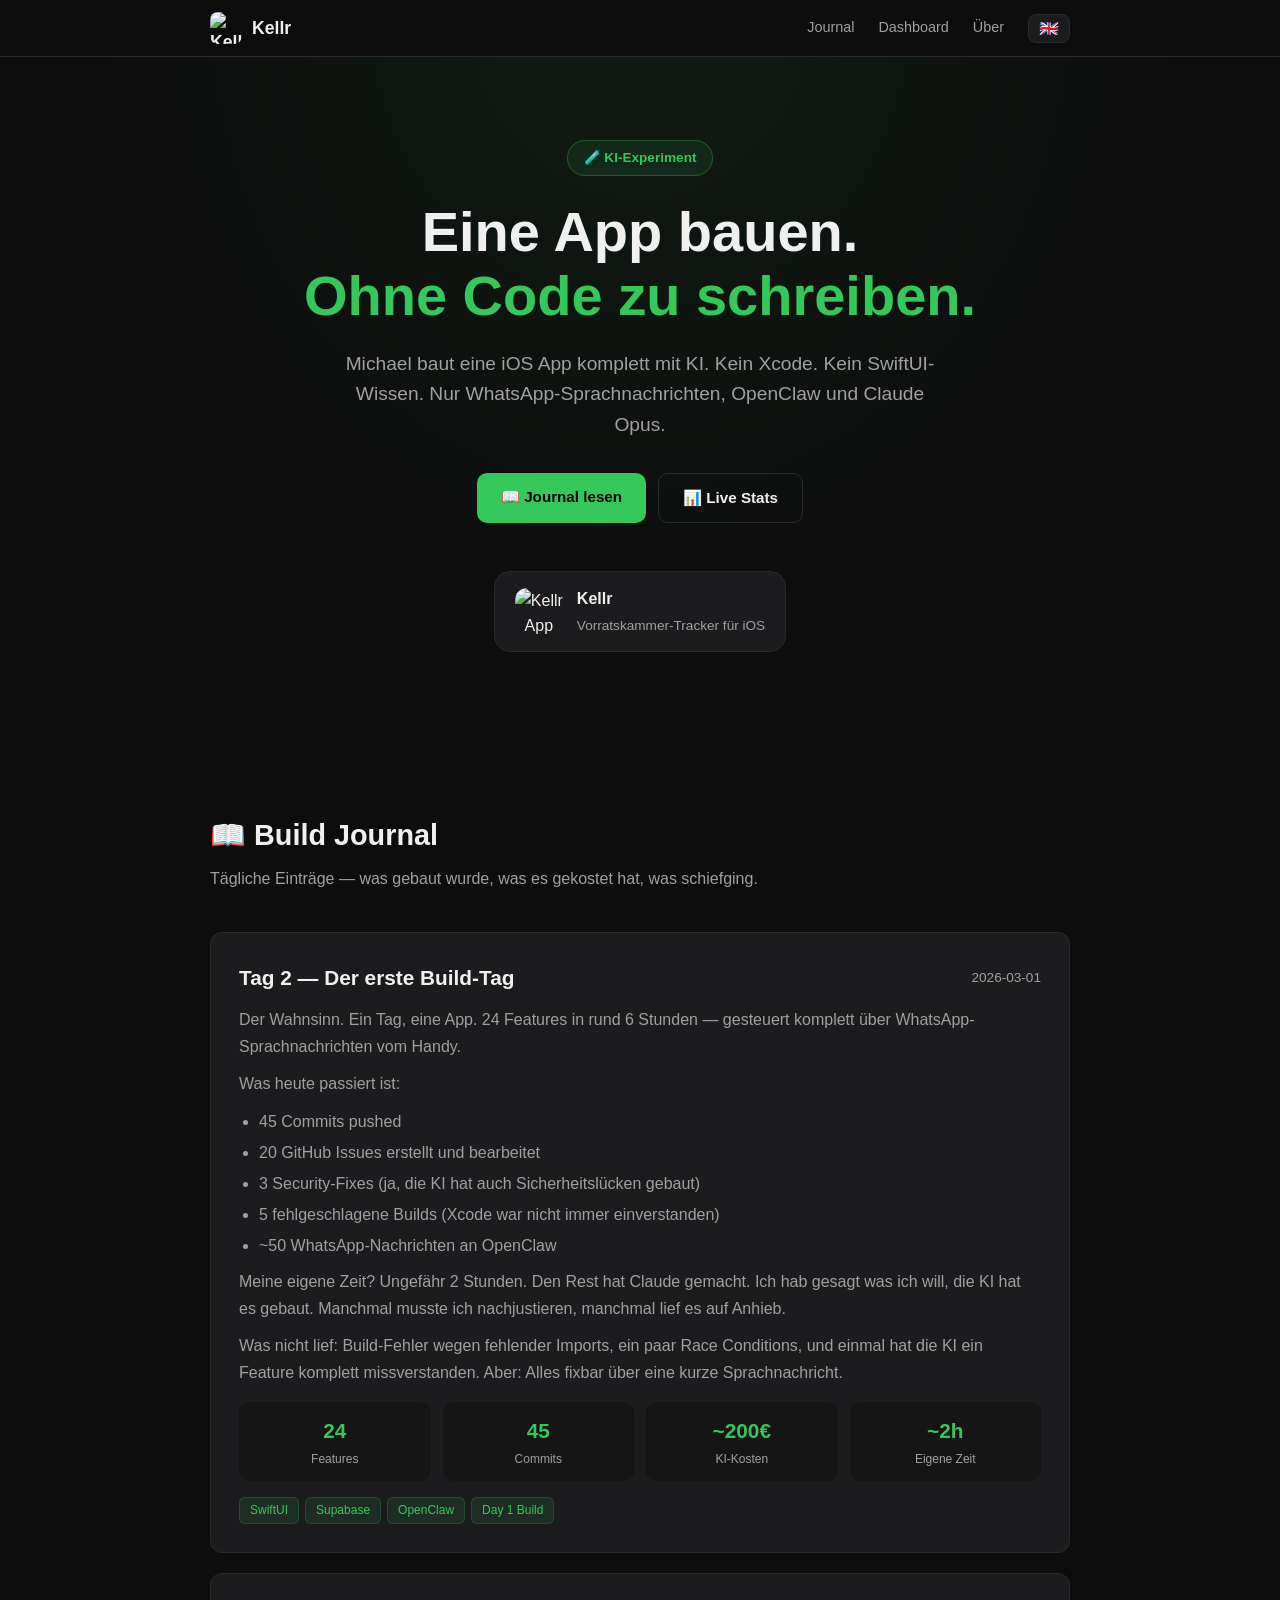
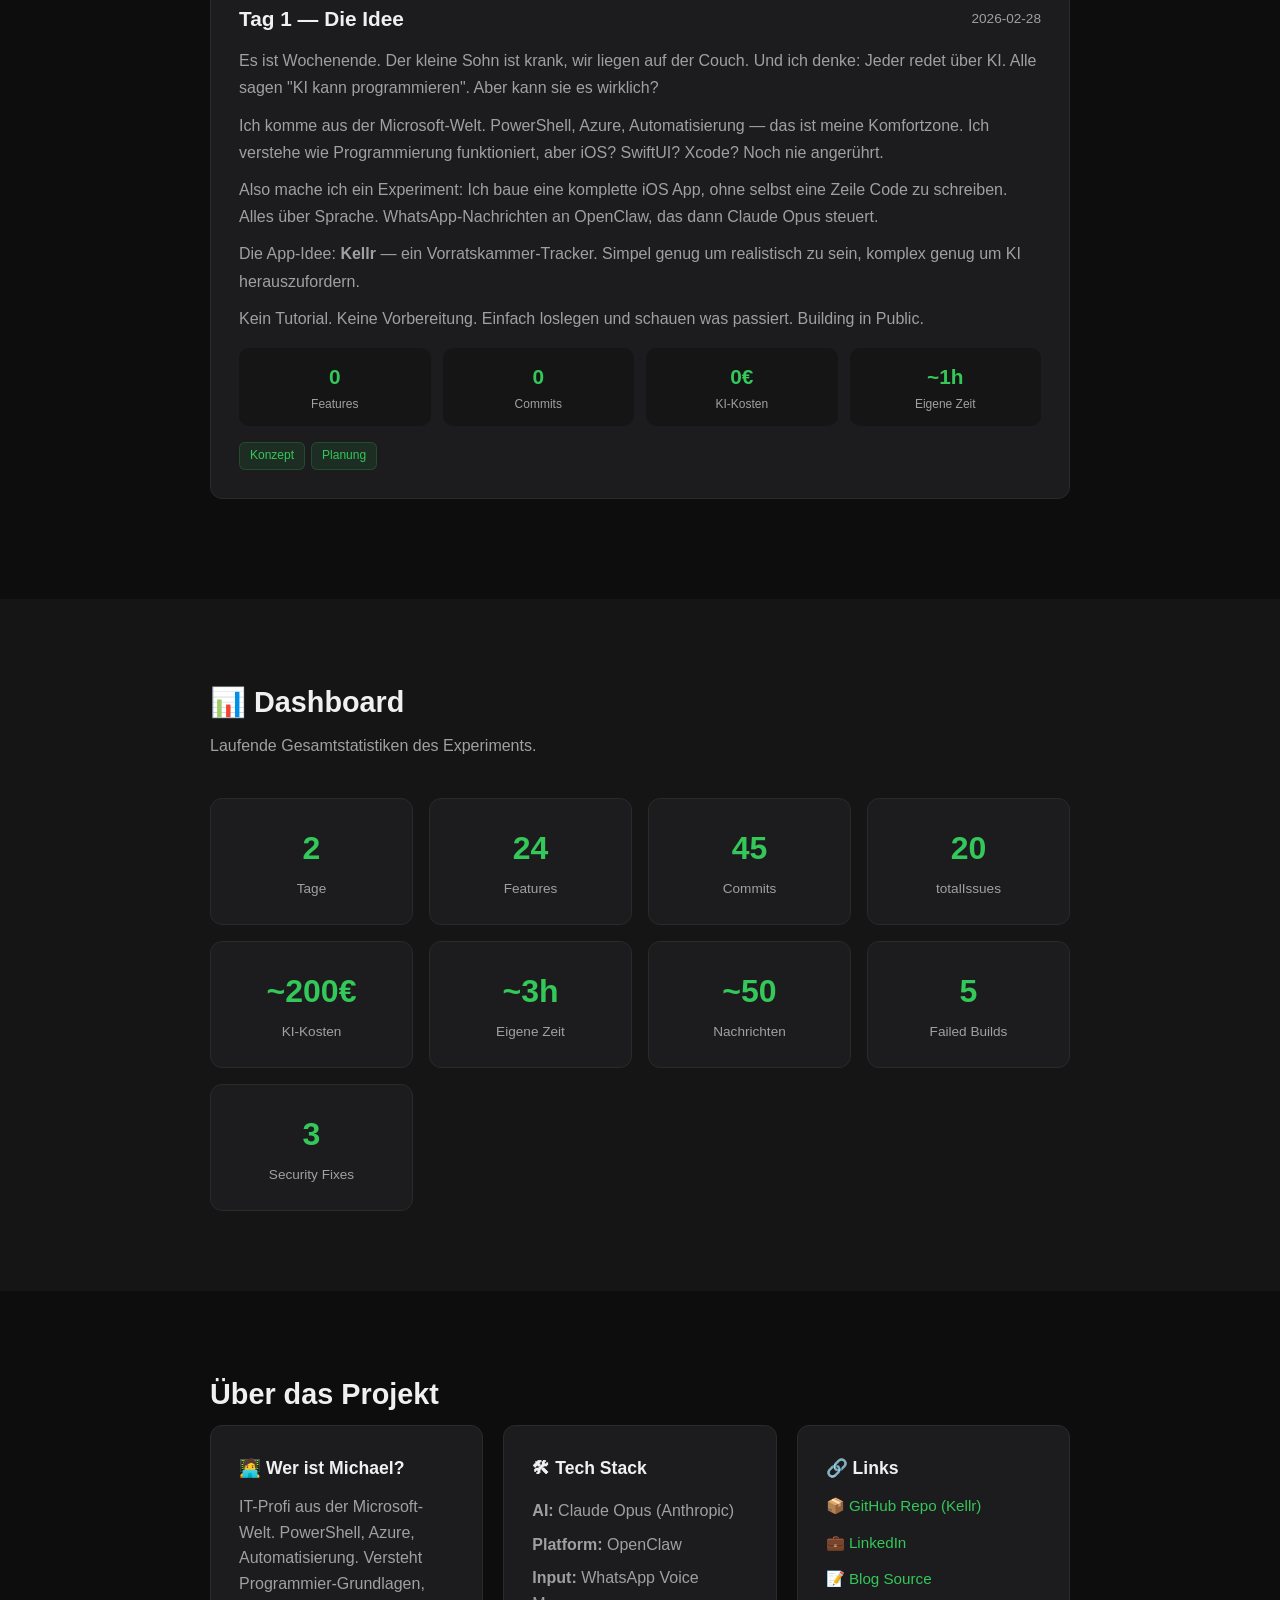
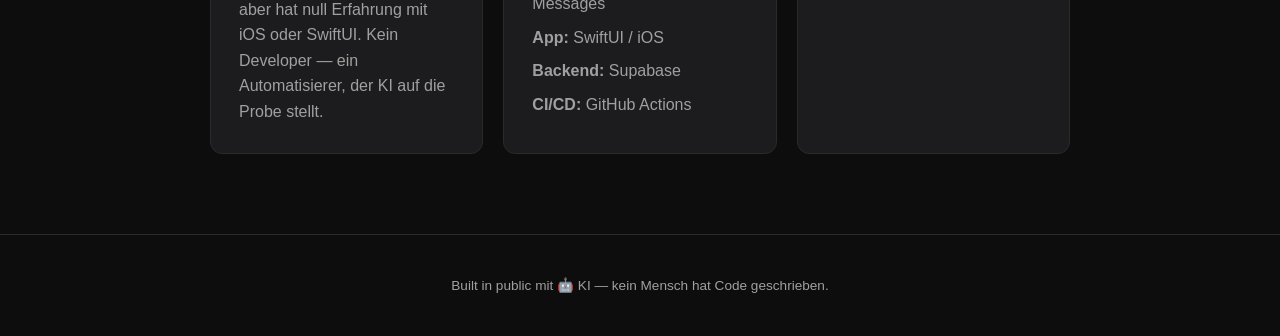
==== index.html @ b4f957bc "Initial commit: Kellr Building in Public blog" ====
<!DOCTYPE html>
<html lang="de" data-lang="de">
<head>
    <meta charset="UTF-8">
    <meta name="viewport" content="width=device-width, initial-scale=1.0">
    <title>Kellr — Building in Public</title>
    <meta name="description" content="Building an iOS app entirely with AI. No coding experience. Just WhatsApp voice messages and Claude.">
    <link rel="icon" href="https://bflxydqsutvpjzrevjlh.supabase.co/storage/v1/object/public/public-assets/kellr-logo.png">
    <link rel="stylesheet" href="style.css">
</head>
<body>
    <!-- Navigation -->
    <nav class="nav">
        <div class="nav-inner">
            <a href="#" class="nav-logo">
                <img src="https://bflxydqsutvpjzrevjlh.supabase.co/storage/v1/object/public/public-assets/kellr-logo.png" alt="Kellr" class="nav-icon">
                <span>Kellr</span>
            </a>
            <div class="nav-links">
                <a href="#journal" data-de="Journal" data-en="Journal">Journal</a>
                <a href="#stats" data-de="Dashboard" data-en="Dashboard">Dashboard</a>
                <a href="#about" data-de="Über" data-en="About">Über</a>
                <button class="lang-toggle" onclick="toggleLang()" aria-label="Toggle language">
                    <span class="lang-flag">🇬🇧</span>
                </button>
            </div>
            <button class="nav-hamburger" onclick="toggleMenu()" aria-label="Menu">☰</button>
        </div>
        <div class="nav-mobile" id="mobileMenu">
            <a href="#journal" onclick="toggleMenu()" data-de="Journal" data-en="Journal">Journal</a>
            <a href="#stats" onclick="toggleMenu()" data-de="Dashboard" data-en="Dashboard">Dashboard</a>
            <a href="#about" onclick="toggleMenu()" data-de="Über" data-en="About">Über</a>
            <button class="lang-toggle" onclick="toggleLang()" aria-label="Toggle language">
                <span class="lang-flag">🇬🇧</span>
            </button>
        </div>
    </nav>

    <!-- Hero -->
    <section class="hero">
        <div class="hero-inner">
            <div class="hero-badge" data-de="🧪 KI-Experiment" data-en="🧪 AI Experiment">🧪 KI-Experiment</div>
            <h1>
                <span data-de="Eine App bauen." data-en="Building an app.">Eine App bauen.</span><br>
                <span class="text-green" data-de="Ohne Code zu schreiben." data-en="Without writing code.">Ohne Code zu schreiben.</span>
            </h1>
            <p class="hero-sub" data-de="Michael baut eine iOS App komplett mit KI. Kein Xcode. Kein SwiftUI-Wissen. Nur WhatsApp-Sprachnachrichten, OpenClaw und Claude Opus." data-en="Michael is building an iOS app entirely with AI. No Xcode. No SwiftUI knowledge. Just WhatsApp voice messages, OpenClaw, and Claude Opus.">
                Michael baut eine iOS App komplett mit KI. Kein Xcode. Kein SwiftUI-Wissen. Nur WhatsApp-Sprachnachrichten, OpenClaw und Claude Opus.
            </p>
            <div class="hero-cta">
                <a href="#journal" class="btn btn-primary" data-de="📖 Journal lesen" data-en="📖 Read Journal">📖 Journal lesen</a>
                <a href="#stats" class="btn btn-outline" data-de="📊 Live Stats" data-en="📊 Live Stats">📊 Live Stats</a>
            </div>
            <div class="hero-app">
                <img src="https://bflxydqsutvpjzrevjlh.supabase.co/storage/v1/object/public/public-assets/kellr-logo.png" alt="Kellr App Icon" class="hero-app-icon">
                <div>
                    <strong>Kellr</strong>
                    <span data-de="Vorratskammer-Tracker für iOS" data-en="Pantry tracker for iOS">Vorratskammer-Tracker für iOS</span>
                </div>
            </div>
        </div>
    </section>

    <!-- Journal -->
    <section id="journal" class="section">
        <div class="container">
            <h2 data-de="📖 Build Journal" data-en="📖 Build Journal">📖 Build Journal</h2>
            <p class="section-sub" data-de="Tägliche Einträge — was gebaut wurde, was es gekostet hat, was schiefging." data-en="Daily entries — what was built, what it cost, what went wrong.">Tägliche Einträge — was gebaut wurde, was es gekostet hat, was schiefging.</p>
            <div id="journal-entries"></div>
        </div>
    </section>

    <!-- Stats Dashboard -->
    <section id="stats" class="section section-alt">
        <div class="container">
            <h2 data-de="📊 Dashboard" data-en="📊 Dashboard">📊 Dashboard</h2>
            <p class="section-sub" data-de="Laufende Gesamtstatistiken des Experiments." data-en="Running totals of the experiment.">Laufende Gesamtstatistiken des Experiments.</p>
            <div class="stats-grid" id="stats-grid"></div>
        </div>
    </section>

    <!-- About -->
    <section id="about" class="section">
        <div class="container">
            <h2 data-de="Über das Projekt" data-en="About the Project">Über das Projekt</h2>
            <div class="about-grid">
                <div class="about-card">
                    <h3 data-de="🧑‍💻 Wer ist Michael?" data-en="🧑‍💻 Who is Michael?">🧑‍💻 Wer ist Michael?</h3>
                    <p data-de="IT-Profi aus der Microsoft-Welt. PowerShell, Azure, Automatisierung. Versteht Programmier-Grundlagen, aber hat null Erfahrung mit iOS oder SwiftUI. Kein Developer — ein Automatisierer, der KI auf die Probe stellt." data-en="IT pro from the Microsoft world. PowerShell, Azure, automation. Understands programming basics but has zero experience with iOS or SwiftUI. Not a developer — an automator putting AI to the test.">
                        IT-Profi aus der Microsoft-Welt. PowerShell, Azure, Automatisierung. Versteht Programmier-Grundlagen, aber hat null Erfahrung mit iOS oder SwiftUI. Kein Developer — ein Automatisierer, der KI auf die Probe stellt.
                    </p>
                </div>
                <div class="about-card">
                    <h3 data-de="🛠 Tech Stack" data-en="🛠 Tech Stack">🛠 Tech Stack</h3>
                    <ul>
                        <li><strong>AI:</strong> Claude Opus (Anthropic)</li>
                        <li><strong>Platform:</strong> OpenClaw</li>
                        <li><strong>Input:</strong> WhatsApp Voice Messages</li>
                        <li><strong>App:</strong> SwiftUI / iOS</li>
                        <li><strong>Backend:</strong> Supabase</li>
                        <li><strong>CI/CD:</strong> GitHub Actions</li>
                    </ul>
                </div>
                <div class="about-card">
                    <h3 data-de="🔗 Links" data-en="🔗 Links">🔗 Links</h3>
                    <div class="link-list">
                        <a href="https://github.com/0000-au2mator/kellr" target="_blank">📦 GitHub Repo (Kellr)</a>
                        <a href="https://linkedin.com/in/yourprofile" target="_blank">💼 LinkedIn</a>
                        <a href="https://github.com/0000-au2mator/kellr-blog" target="_blank">📝 Blog Source</a>
                    </div>
                </div>
            </div>
        </div>
    </section>

    <!-- Footer -->
    <footer class="footer">
        <p data-de="Built in public mit 🤖 KI — kein Mensch hat Code geschrieben." data-en="Built in public with 🤖 AI — no human wrote code.">Built in public mit 🤖 KI — kein Mensch hat Code geschrieben.</p>
    </footer>

    <script src="data.js"></script>
    <script src="app.js"></script>
</body>
</html>
---- style.css ----
/* === Kellr Blog — Dark Mode First === */
:root {
    --green: #34C759;
    --green-dim: #2aa24a;
    --bg: #0d0d0d;
    --bg2: #151515;
    --bg3: #1c1c1e;
    --text: #f0f0f0;
    --text2: #a0a0a0;
    --border: #2a2a2a;
    --radius: 12px;
    --max-w: 900px;
}

*, *::before, *::after { box-sizing: border-box; margin: 0; padding: 0; }

body {
    font-family: -apple-system, BlinkMacSystemFont, 'Segoe UI', Roboto, sans-serif;
    background: var(--bg);
    color: var(--text);
    line-height: 1.6;
    -webkit-font-smoothing: antialiased;
}

a { color: var(--green); text-decoration: none; }
a:hover { text-decoration: underline; }

.container { max-width: var(--max-w); margin: 0 auto; padding: 0 20px; }
.text-green { color: var(--green); }

/* Nav */
.nav {
    position: fixed; top: 0; left: 0; right: 0; z-index: 100;
    background: rgba(13,13,13,0.9); backdrop-filter: blur(20px);
    border-bottom: 1px solid var(--border);
}
.nav-inner {
    max-width: var(--max-w); margin: 0 auto; padding: 12px 20px;
    display: flex; align-items: center; justify-content: space-between;
}
.nav-logo { display: flex; align-items: center; gap: 10px; font-weight: 700; font-size: 1.1rem; color: var(--text); }
.nav-logo:hover { text-decoration: none; }
.nav-icon { width: 32px; height: 32px; border-radius: 8px; }
.nav-links { display: flex; align-items: center; gap: 24px; }
.nav-links a { color: var(--text2); font-size: 0.9rem; }
.nav-links a:hover { color: var(--text); text-decoration: none; }
.nav-hamburger { display: none; background: none; border: none; color: var(--text); font-size: 1.5rem; cursor: pointer; }
.nav-mobile {
    display: none; flex-direction: column; gap: 16px; padding: 16px 20px;
    border-top: 1px solid var(--border);
}
.nav-mobile a { color: var(--text2); font-size: 1rem; }
.nav-mobile.open { display: flex; }

.lang-toggle {
    background: var(--bg3); border: 1px solid var(--border); border-radius: 8px;
    padding: 4px 10px; cursor: pointer; font-size: 1rem;
}
.lang-flag { pointer-events: none; }

@media (max-width: 640px) {
    .nav-links { display: none; }
    .nav-hamburger { display: block; }
}

/* Hero */
.hero {
    padding: 140px 20px 80px; text-align: center;
    background: radial-gradient(ellipse at 50% 0%, rgba(52,199,89,0.08) 0%, transparent 60%);
}
.hero-inner { max-width: var(--max-w); margin: 0 auto; }
.hero-badge {
    display: inline-block; padding: 6px 16px; border-radius: 20px;
    background: rgba(52,199,89,0.1); border: 1px solid rgba(52,199,89,0.3);
    color: var(--green); font-size: 0.85rem; font-weight: 600; margin-bottom: 24px;
}
.hero h1 { font-size: clamp(2rem, 6vw, 3.5rem); font-weight: 800; line-height: 1.15; margin-bottom: 20px; }
.hero-sub { color: var(--text2); font-size: clamp(1rem, 2.5vw, 1.2rem); max-width: 600px; margin: 0 auto 32px; }
.hero-cta { display: flex; gap: 12px; justify-content: center; flex-wrap: wrap; margin-bottom: 48px; }

.btn {
    padding: 12px 24px; border-radius: 10px; font-weight: 600; font-size: 0.95rem;
    display: inline-block; transition: all 0.2s;
}
.btn:hover { text-decoration: none; transform: translateY(-1px); }
.btn-primary { background: var(--green); color: #000; }
.btn-primary:hover { background: var(--green-dim); color: #000; }
.btn-outline { border: 1px solid var(--border); color: var(--text); }
.btn-outline:hover { border-color: var(--green); color: var(--green); }

.hero-app {
    display: inline-flex; align-items: center; gap: 14px;
    background: var(--bg3); border: 1px solid var(--border); border-radius: 16px;
    padding: 14px 20px;
}
.hero-app-icon { width: 48px; height: 48px; border-radius: 12px; }
.hero-app div { text-align: left; }
.hero-app strong { display: block; font-size: 1rem; }
.hero-app span { color: var(--text2); font-size: 0.85rem; }

/* Sections */
.section { padding: 80px 20px; }
.section-alt { background: var(--bg2); }
.section h2 { font-size: 1.8rem; margin-bottom: 8px; }
.section-sub { color: var(--text2); margin-bottom: 40px; }

/* Journal */
.journal-entry {
    background: var(--bg3); border: 1px solid var(--border); border-radius: var(--radius);
    padding: 28px; margin-bottom: 20px; transition: border-color 0.2s;
}
.journal-entry:hover { border-color: var(--green); }
.journal-header { display: flex; justify-content: space-between; align-items: center; flex-wrap: wrap; gap: 8px; margin-bottom: 12px; }
.journal-day { font-size: 1.3rem; font-weight: 700; }
.journal-date { color: var(--text2); font-size: 0.85rem; }
.journal-body { color: var(--text2); margin-bottom: 16px; line-height: 1.7; }
.journal-body p { margin-bottom: 10px; }
.journal-body ul { margin: 8px 0 8px 20px; }
.journal-body li { margin-bottom: 4px; }
.journal-stats {
    display: grid; grid-template-columns: repeat(auto-fit, minmax(120px, 1fr));
    gap: 12px;
}
.journal-stat {
    background: var(--bg2); border-radius: 10px; padding: 12px; text-align: center;
}
.journal-stat-val { font-size: 1.3rem; font-weight: 700; color: var(--green); }
.journal-stat-label { font-size: 0.75rem; color: var(--text2); margin-top: 2px; }
.journal-tags { display: flex; gap: 6px; flex-wrap: wrap; margin-top: 16px; }
.journal-tag {
    font-size: 0.75rem; padding: 3px 10px; border-radius: 6px;
    background: rgba(52,199,89,0.1); color: var(--green); border: 1px solid rgba(52,199,89,0.2);
}

/* Stats */
.stats-grid {
    display: grid; grid-template-columns: repeat(auto-fit, minmax(180px, 1fr));
    gap: 16px;
}
.stat-card {
    background: var(--bg3); border: 1px solid var(--border); border-radius: var(--radius);
    padding: 24px; text-align: center;
}
.stat-val { font-size: 2rem; font-weight: 800; color: var(--green); }
.stat-label { color: var(--text2); font-size: 0.85rem; margin-top: 4px; }

/* About */
.about-grid {
    display: grid; grid-template-columns: repeat(auto-fit, minmax(260px, 1fr));
    gap: 20px;
}
.about-card {
    background: var(--bg3); border: 1px solid var(--border); border-radius: var(--radius);
    padding: 28px;
}
.about-card h3 { margin-bottom: 12px; font-size: 1.1rem; }
.about-card p { color: var(--text2); }
.about-card ul { list-style: none; }
.about-card li { padding: 4px 0; color: var(--text2); }
.link-list { display: flex; flex-direction: column; gap: 12px; }
.link-list a { font-size: 0.95rem; }

/* Footer */
.footer {
    text-align: center; padding: 40px 20px; color: var(--text2);
    font-size: 0.85rem; border-top: 1px solid var(--border);
}
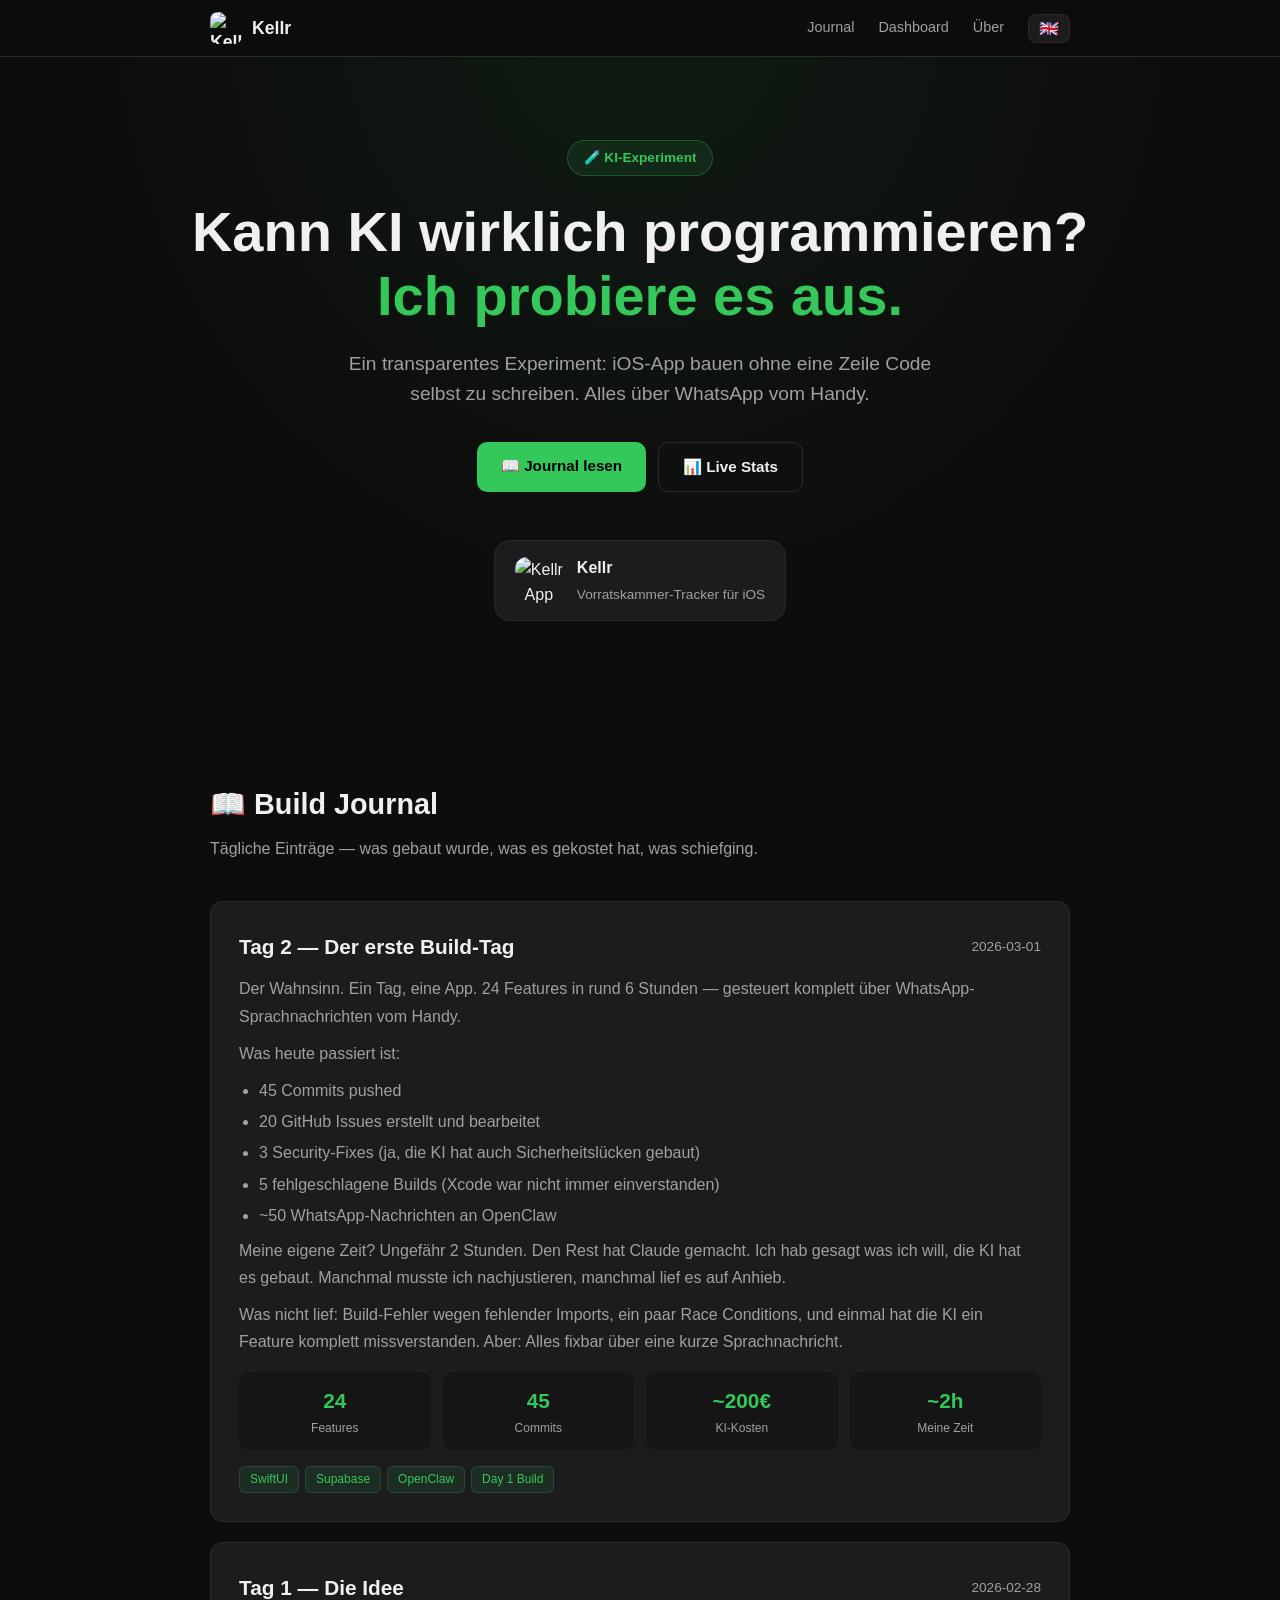
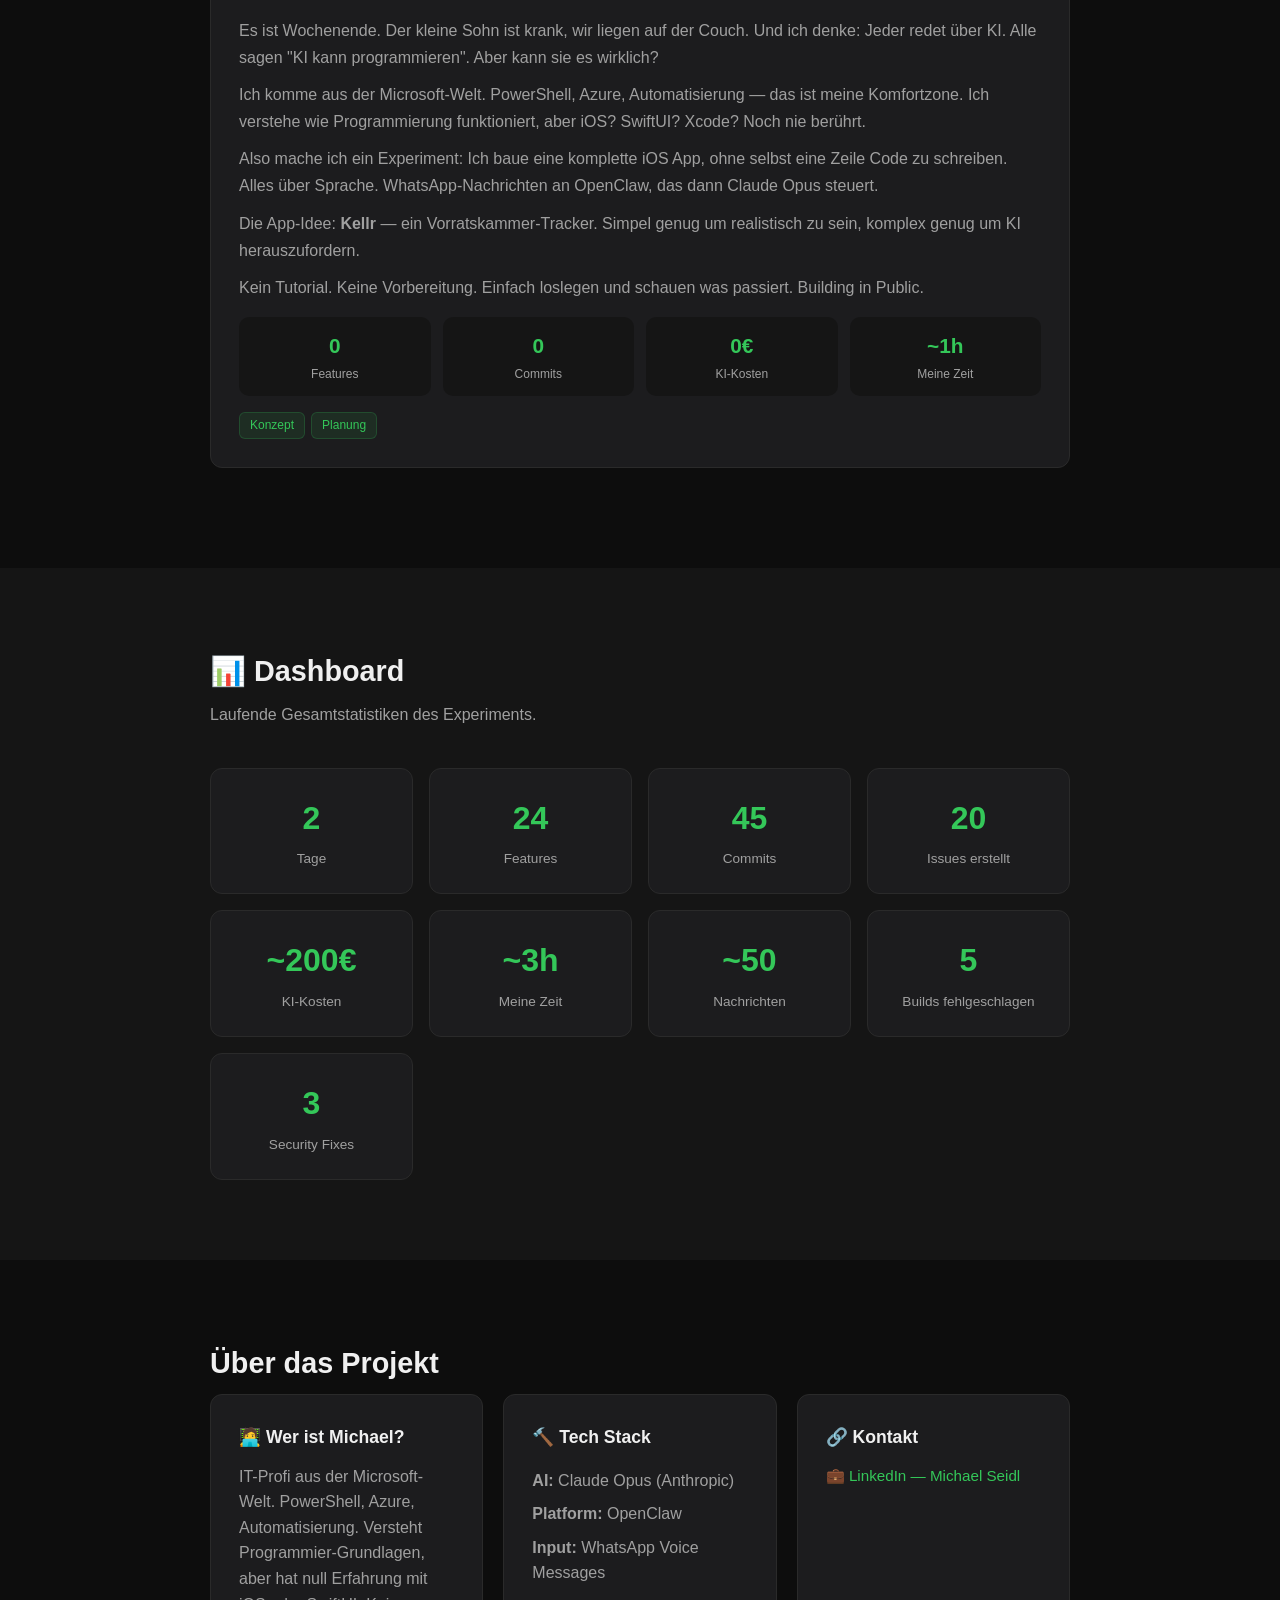
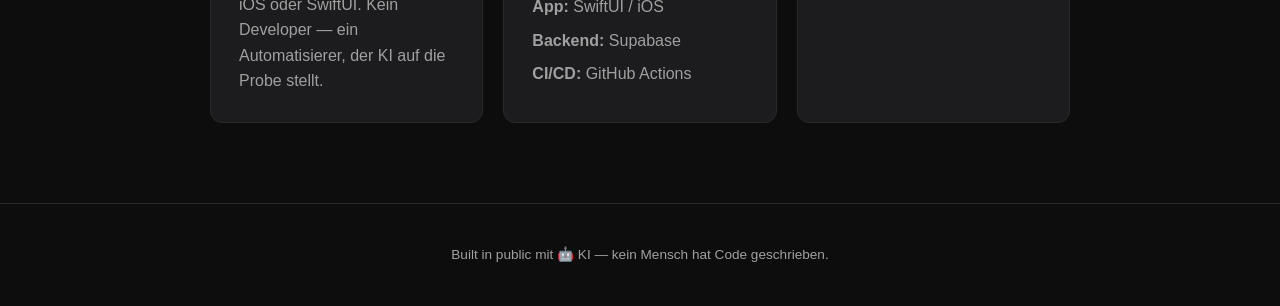
==== commit c58fe787: "fix: about page - only LinkedIn link to linkedin.com/in/seidlm" ====
--- a/index.html
+++ b/index.html
@@ -1,9 +1,9 @@
-<!DOCTYPE html>
+﻿<!DOCTYPE html>
 <html lang="de" data-lang="de">
 <head>
     <meta charset="UTF-8">
     <meta name="viewport" content="width=device-width, initial-scale=1.0">
-    <title>Kellr — Building in Public</title>
+    <title>Kellr &mdash; Building in Public</title>
     <meta name="description" content="Building an iOS app entirely with AI. No coding experience. Just WhatsApp voice messages and Claude.">
     <link rel="icon" href="https://bflxydqsutvpjzrevjlh.supabase.co/storage/v1/object/public/public-assets/kellr-logo.png">
     <link rel="stylesheet" href="style.css">
@@ -19,19 +19,19 @@
             <div class="nav-links">
                 <a href="#journal" data-de="Journal" data-en="Journal">Journal</a>
                 <a href="#stats" data-de="Dashboard" data-en="Dashboard">Dashboard</a>
-                <a href="#about" data-de="Über" data-en="About">Über</a>
+                <a href="#about" data-de="&Uuml;ber" data-en="About">&Uuml;ber</a>
                 <button class="lang-toggle" onclick="toggleLang()" aria-label="Toggle language">
-                    <span class="lang-flag">🇬🇧</span>
+                    <span class="lang-flag">&#127468;&#127463;</span>
                 </button>
             </div>
-            <button class="nav-hamburger" onclick="toggleMenu()" aria-label="Menu">☰</button>
+            <button class="nav-hamburger" onclick="toggleMenu()" aria-label="Menu">&#9776;</button>
         </div>
         <div class="nav-mobile" id="mobileMenu">
             <a href="#journal" onclick="toggleMenu()" data-de="Journal" data-en="Journal">Journal</a>
             <a href="#stats" onclick="toggleMenu()" data-de="Dashboard" data-en="Dashboard">Dashboard</a>
-            <a href="#about" onclick="toggleMenu()" data-de="Über" data-en="About">Über</a>
+            <a href="#about" onclick="toggleMenu()" data-de="&Uuml;ber" data-en="About">&Uuml;ber</a>
             <button class="lang-toggle" onclick="toggleLang()" aria-label="Toggle language">
-                <span class="lang-flag">🇬🇧</span>
+                <span class="lang-flag">&#127468;&#127463;</span>
             </button>
         </div>
     </nav>
@@ -39,23 +39,23 @@
     <!-- Hero -->
     <section class="hero">
         <div class="hero-inner">
-            <div class="hero-badge" data-de="🧪 KI-Experiment" data-en="🧪 AI Experiment">🧪 KI-Experiment</div>
+            <div class="hero-badge" data-de="&#129514; KI-Experiment" data-en="&#129514; AI Experiment">&#129514; KI-Experiment</div>
             <h1>
-                <span data-de="Eine App bauen." data-en="Building an app.">Eine App bauen.</span><br>
-                <span class="text-green" data-de="Ohne Code zu schreiben." data-en="Without writing code.">Ohne Code zu schreiben.</span>
+                <span data-de="Kann KI wirklich programmieren?" data-en="Can AI really code?">Kann KI wirklich programmieren?</span><br>
+                <span class="text-green" data-de="Ich probiere es aus." data-en="I&apos;m going to find out.">Ich probiere es aus.</span>
             </h1>
-            <p class="hero-sub" data-de="Michael baut eine iOS App komplett mit KI. Kein Xcode. Kein SwiftUI-Wissen. Nur WhatsApp-Sprachnachrichten, OpenClaw und Claude Opus." data-en="Michael is building an iOS app entirely with AI. No Xcode. No SwiftUI knowledge. Just WhatsApp voice messages, OpenClaw, and Claude Opus.">
-                Michael baut eine iOS App komplett mit KI. Kein Xcode. Kein SwiftUI-Wissen. Nur WhatsApp-Sprachnachrichten, OpenClaw und Claude Opus.
+            <p class="hero-sub" data-de="Ein transparentes Experiment: iOS-App bauen ohne eine Zeile Code selbst zu schreiben. Alles &uuml;ber WhatsApp vom Handy." data-en="A transparent experiment: building an iOS app without writing a single line of code. All via WhatsApp from my phone.">
+                Ein transparentes Experiment: iOS-App bauen ohne eine Zeile Code selbst zu schreiben. Alles &uuml;ber WhatsApp vom Handy.
             </p>
             <div class="hero-cta">
-                <a href="#journal" class="btn btn-primary" data-de="📖 Journal lesen" data-en="📖 Read Journal">📖 Journal lesen</a>
-                <a href="#stats" class="btn btn-outline" data-de="📊 Live Stats" data-en="📊 Live Stats">📊 Live Stats</a>
+                <a href="#journal" class="btn btn-primary" data-de="&#128214; Journal lesen" data-en="&#128214; Read Journal">&#128214; Journal lesen</a>
+                <a href="#stats" class="btn btn-outline" data-de="&#128202; Live Stats" data-en="&#128202; Live Stats">&#128202; Live Stats</a>
             </div>
             <div class="hero-app">
                 <img src="https://bflxydqsutvpjzrevjlh.supabase.co/storage/v1/object/public/public-assets/kellr-logo.png" alt="Kellr App Icon" class="hero-app-icon">
                 <div>
                     <strong>Kellr</strong>
-                    <span data-de="Vorratskammer-Tracker für iOS" data-en="Pantry tracker for iOS">Vorratskammer-Tracker für iOS</span>
+                    <span data-de="Vorratskammer-Tracker f&uuml;r iOS" data-en="Pantry tracker for iOS">Vorratskammer-Tracker f&uuml;r iOS</span>
                 </div>
             </div>
         </div>
@@ -64,8 +64,8 @@
     <!-- Journal -->
     <section id="journal" class="section">
         <div class="container">
-            <h2 data-de="📖 Build Journal" data-en="📖 Build Journal">📖 Build Journal</h2>
-            <p class="section-sub" data-de="Tägliche Einträge — was gebaut wurde, was es gekostet hat, was schiefging." data-en="Daily entries — what was built, what it cost, what went wrong.">Tägliche Einträge — was gebaut wurde, was es gekostet hat, was schiefging.</p>
+            <h2 data-de="&#128214; Build Journal" data-en="&#128214; Build Journal">&#128214; Build Journal</h2>
+            <p class="section-sub" data-de="T&auml;gliche Eintr&auml;ge &mdash; was gebaut wurde, was es gekostet hat, was schiefging." data-en="Daily entries &mdash; what was built, what it cost, what went wrong.">T&auml;gliche Eintr&auml;ge &mdash; was gebaut wurde, was es gekostet hat, was schiefging.</p>
             <div id="journal-entries"></div>
         </div>
     </section>
@@ -73,7 +73,7 @@
     <!-- Stats Dashboard -->
     <section id="stats" class="section section-alt">
         <div class="container">
-            <h2 data-de="📊 Dashboard" data-en="📊 Dashboard">📊 Dashboard</h2>
+            <h2 data-de="&#128202; Dashboard" data-en="&#128202; Dashboard">&#128202; Dashboard</h2>
             <p class="section-sub" data-de="Laufende Gesamtstatistiken des Experiments." data-en="Running totals of the experiment.">Laufende Gesamtstatistiken des Experiments.</p>
             <div class="stats-grid" id="stats-grid"></div>
         </div>
@@ -82,16 +82,16 @@
     <!-- About -->
     <section id="about" class="section">
         <div class="container">
-            <h2 data-de="Über das Projekt" data-en="About the Project">Über das Projekt</h2>
+            <h2 data-de="&Uuml;ber das Projekt" data-en="About the Project">&Uuml;ber das Projekt</h2>
             <div class="about-grid">
                 <div class="about-card">
-                    <h3 data-de="🧑‍💻 Wer ist Michael?" data-en="🧑‍💻 Who is Michael?">🧑‍💻 Wer ist Michael?</h3>
-                    <p data-de="IT-Profi aus der Microsoft-Welt. PowerShell, Azure, Automatisierung. Versteht Programmier-Grundlagen, aber hat null Erfahrung mit iOS oder SwiftUI. Kein Developer — ein Automatisierer, der KI auf die Probe stellt." data-en="IT pro from the Microsoft world. PowerShell, Azure, automation. Understands programming basics but has zero experience with iOS or SwiftUI. Not a developer — an automator putting AI to the test.">
-                        IT-Profi aus der Microsoft-Welt. PowerShell, Azure, Automatisierung. Versteht Programmier-Grundlagen, aber hat null Erfahrung mit iOS oder SwiftUI. Kein Developer — ein Automatisierer, der KI auf die Probe stellt.
+                    <h3 data-de="&#129489;&#8205;&#128187; Wer ist Michael?" data-en="&#129489;&#8205;&#128187; Who is Michael?">&#129489;&#8205;&#128187; Wer ist Michael?</h3>
+                    <p data-de="IT-Profi aus der Microsoft-Welt. PowerShell, Azure, Automatisierung. Versteht Programmier-Grundlagen, aber hat null Erfahrung mit iOS oder SwiftUI. Kein Developer &mdash; ein Automatisierer, der KI auf die Probe stellt." data-en="IT pro from the Microsoft world. PowerShell, Azure, automation. Understands programming basics but has zero experience with iOS or SwiftUI. Not a developer &mdash; an automator putting AI to the test.">
+                        IT-Profi aus der Microsoft-Welt. PowerShell, Azure, Automatisierung. Versteht Programmier-Grundlagen, aber hat null Erfahrung mit iOS oder SwiftUI. Kein Developer &mdash; ein Automatisierer, der KI auf die Probe stellt.
                     </p>
                 </div>
                 <div class="about-card">
-                    <h3 data-de="🛠 Tech Stack" data-en="🛠 Tech Stack">🛠 Tech Stack</h3>
+                    <h3 data-de="&#128296; Tech Stack" data-en="&#128296; Tech Stack">&#128296; Tech Stack</h3>
                     <ul>
                         <li><strong>AI:</strong> Claude Opus (Anthropic)</li>
                         <li><strong>Platform:</strong> OpenClaw</li>
@@ -102,11 +102,9 @@
                     </ul>
                 </div>
                 <div class="about-card">
-                    <h3 data-de="🔗 Links" data-en="🔗 Links">🔗 Links</h3>
+                    <h3 data-de="&#128279; Kontakt" data-en="&#128279; Contact">&#128279; Kontakt</h3>
                     <div class="link-list">
-                        <a href="https://github.com/0000-au2mator/kellr" target="_blank">📦 GitHub Repo (Kellr)</a>
-                        <a href="https://linkedin.com/in/yourprofile" target="_blank">💼 LinkedIn</a>
-                        <a href="https://github.com/0000-au2mator/kellr-blog" target="_blank">📝 Blog Source</a>
+                        <a href="https://linkedin.com/in/seidlm" target="_blank">&#128188; LinkedIn &mdash; Michael Seidl</a>
                     </div>
                 </div>
             </div>
@@ -115,7 +113,7 @@
 
     <!-- Footer -->
     <footer class="footer">
-        <p data-de="Built in public mit 🤖 KI — kein Mensch hat Code geschrieben." data-en="Built in public with 🤖 AI — no human wrote code.">Built in public mit 🤖 KI — kein Mensch hat Code geschrieben.</p>
+        <p data-de="Built in public mit &#129302; KI &mdash; kein Mensch hat Code geschrieben." data-en="Built in public with &#129302; AI &mdash; no human wrote code.">Built in public mit &#129302; KI &mdash; kein Mensch hat Code geschrieben.</p>
     </footer>
 
     <script src="data.js"></script>
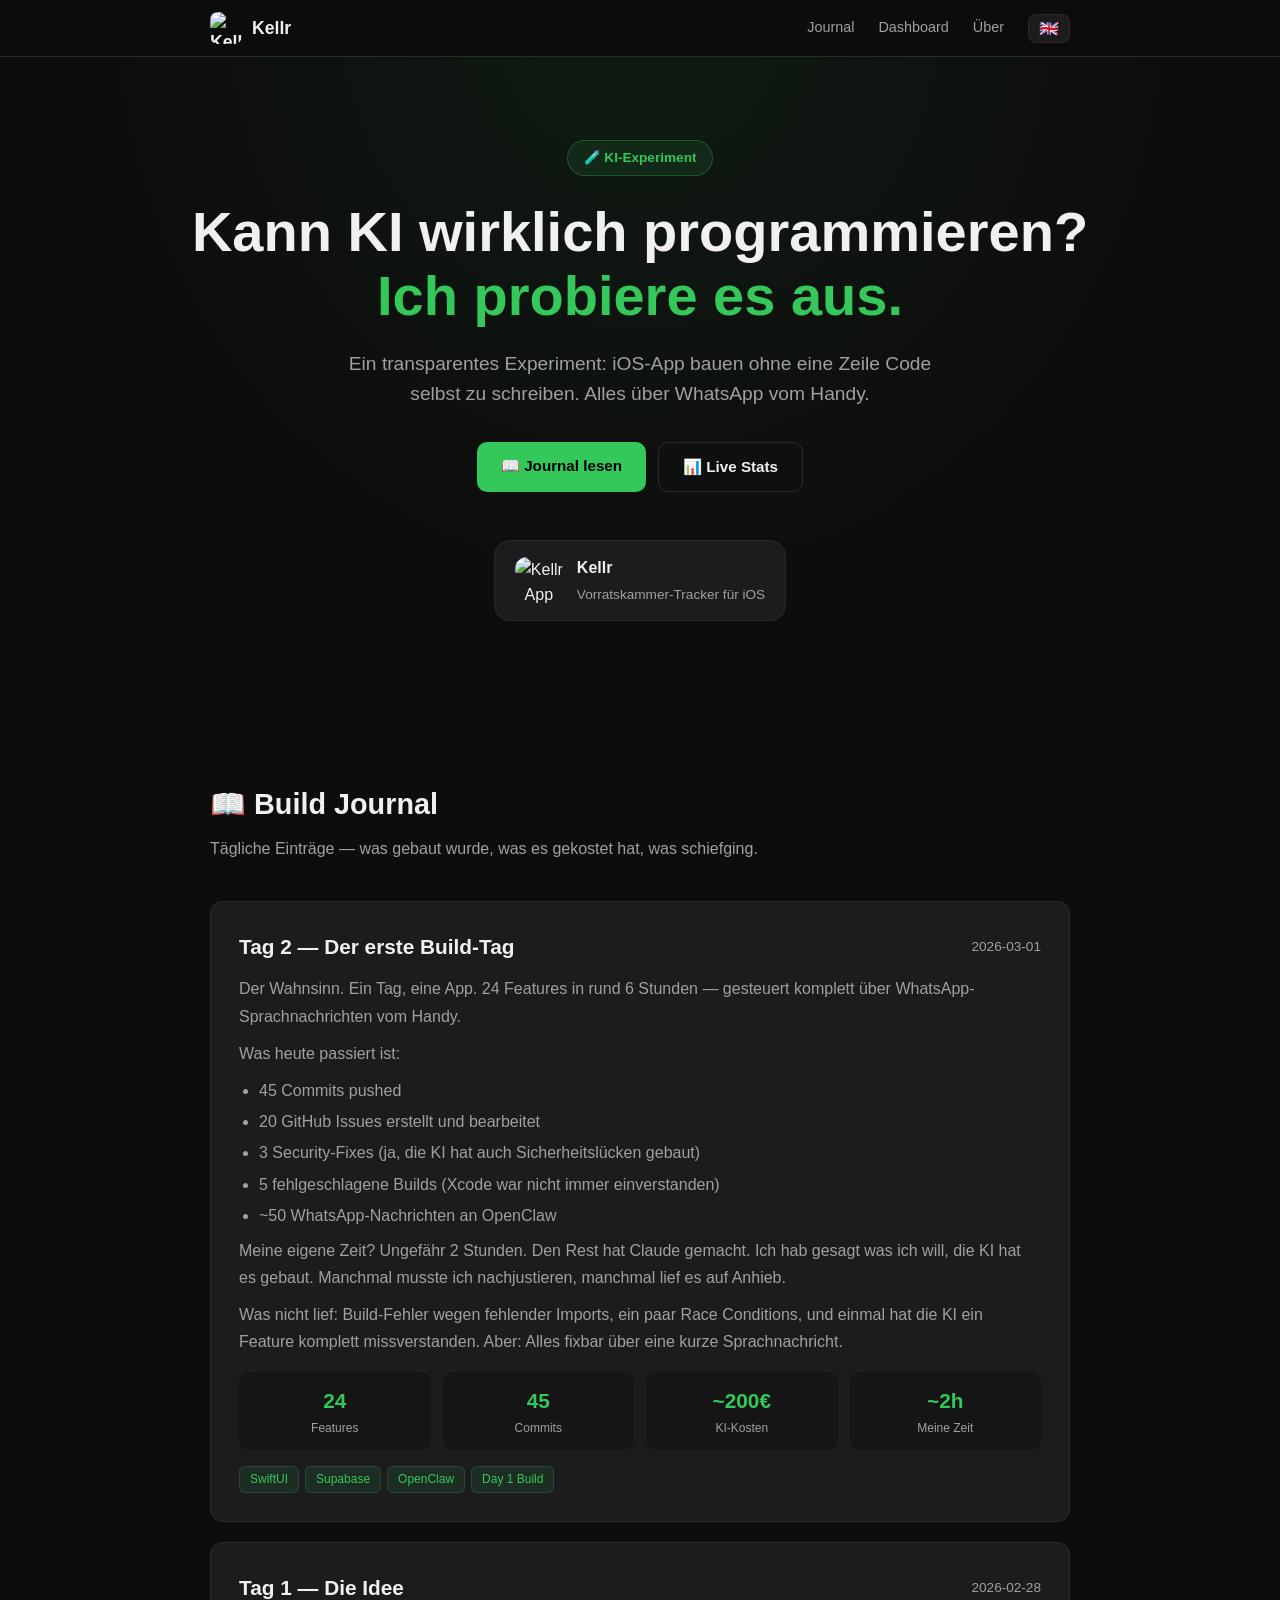
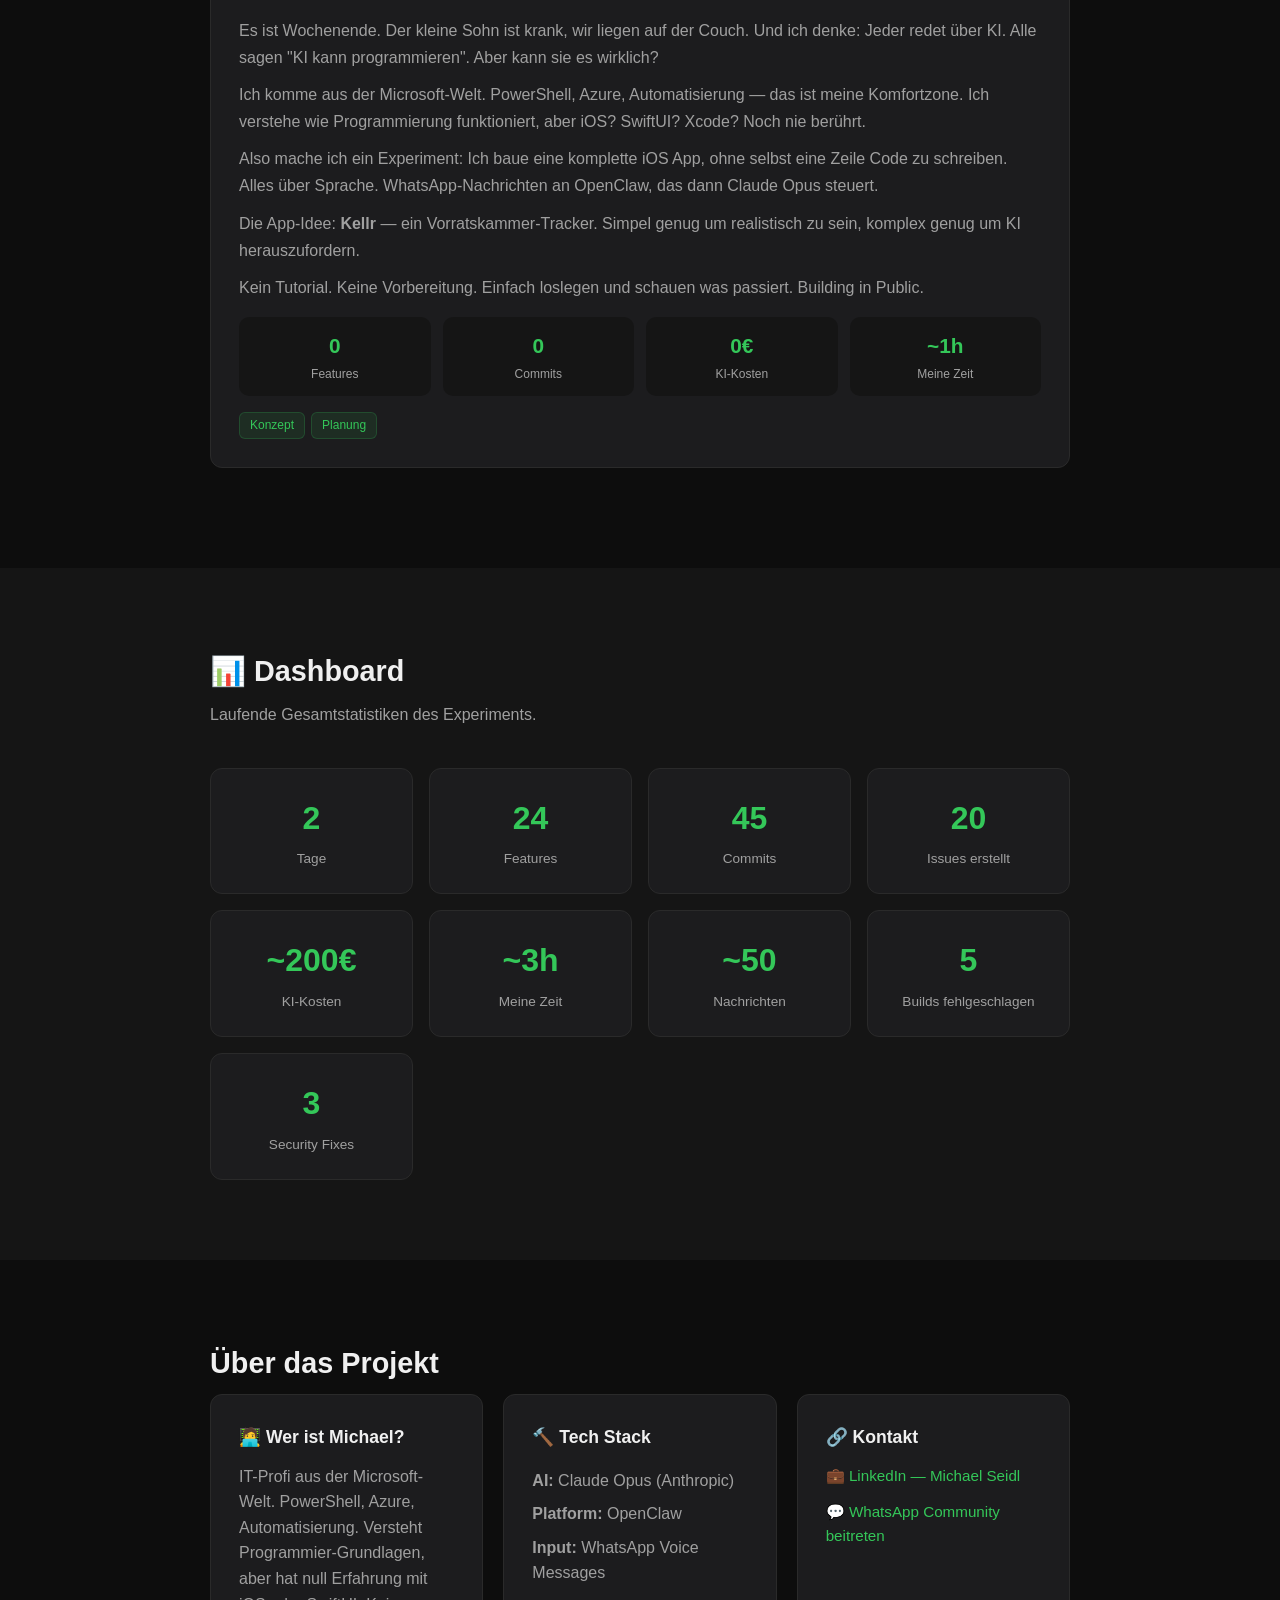
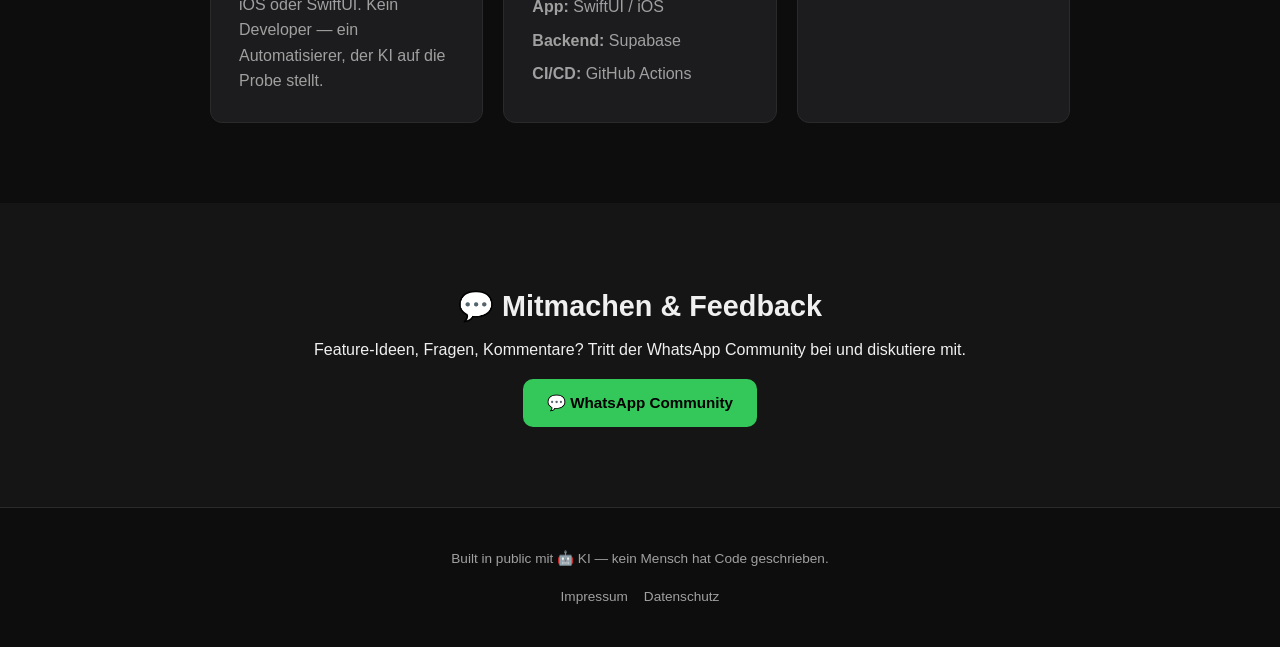
==== commit aae01847: "legal: add Impressum + Datenschutz links to footer" ====
--- a/index.html
+++ b/index.html
@@ -105,16 +105,26 @@
                     <h3 data-de="&#128279; Kontakt" data-en="&#128279; Contact">&#128279; Kontakt</h3>
                     <div class="link-list">
                         <a href="https://linkedin.com/in/seidlm" target="_blank">&#128188; LinkedIn &mdash; Michael Seidl</a>
+                        <a href="https://chat.whatsapp.com/GLYnFf0Orue5seSZevmP1h" target="_blank">&#128172; WhatsApp Community beitreten</a>
                     </div>
                 </div>
             </div>
         </div>
     </section>
 
+    <!-- Community CTA -->
+    <section class="section section-alt">
+        <div class="container" style="text-align:center;">
+            <h2 data-de="&#128172; Mitmachen &amp; Feedback" data-en="&#128172; Join &amp; Feedback">&#128172; Mitmachen &amp; Feedback</h2>
+            <p data-de="Feature-Ideen, Fragen, Kommentare? Tritt der WhatsApp Community bei und diskutiere mit." data-en="Feature ideas, questions, comments? Join the WhatsApp Community and share your thoughts.">Feature-Ideen, Fragen, Kommentare? Tritt der WhatsApp Community bei und diskutiere mit.</p>
+            <a href="https://chat.whatsapp.com/GLYnFf0Orue5seSZevmP1h" target="_blank" class="btn btn-primary" style="margin-top:1rem;">&#128172; WhatsApp Community</a>
+        </div>
+    </section>
+
     <!-- Footer -->
     <footer class="footer">
         <p data-de="Built in public mit &#129302; KI &mdash; kein Mensch hat Code geschrieben." data-en="Built in public with &#129302; AI &mdash; no human wrote code.">Built in public mit &#129302; KI &mdash; kein Mensch hat Code geschrieben.</p>
-    </footer>
+    <div style="margin-top:16px;font-size:0.85rem;"><a href="/impressum.html" style="color:var(--text2);margin-right:16px;">Impressum</a><a href="/privacy.html" style="color:var(--text2);">Datenschutz</a></div></footer>
 
     <script src="data.js"></script>
     <script src="app.js"></script>
